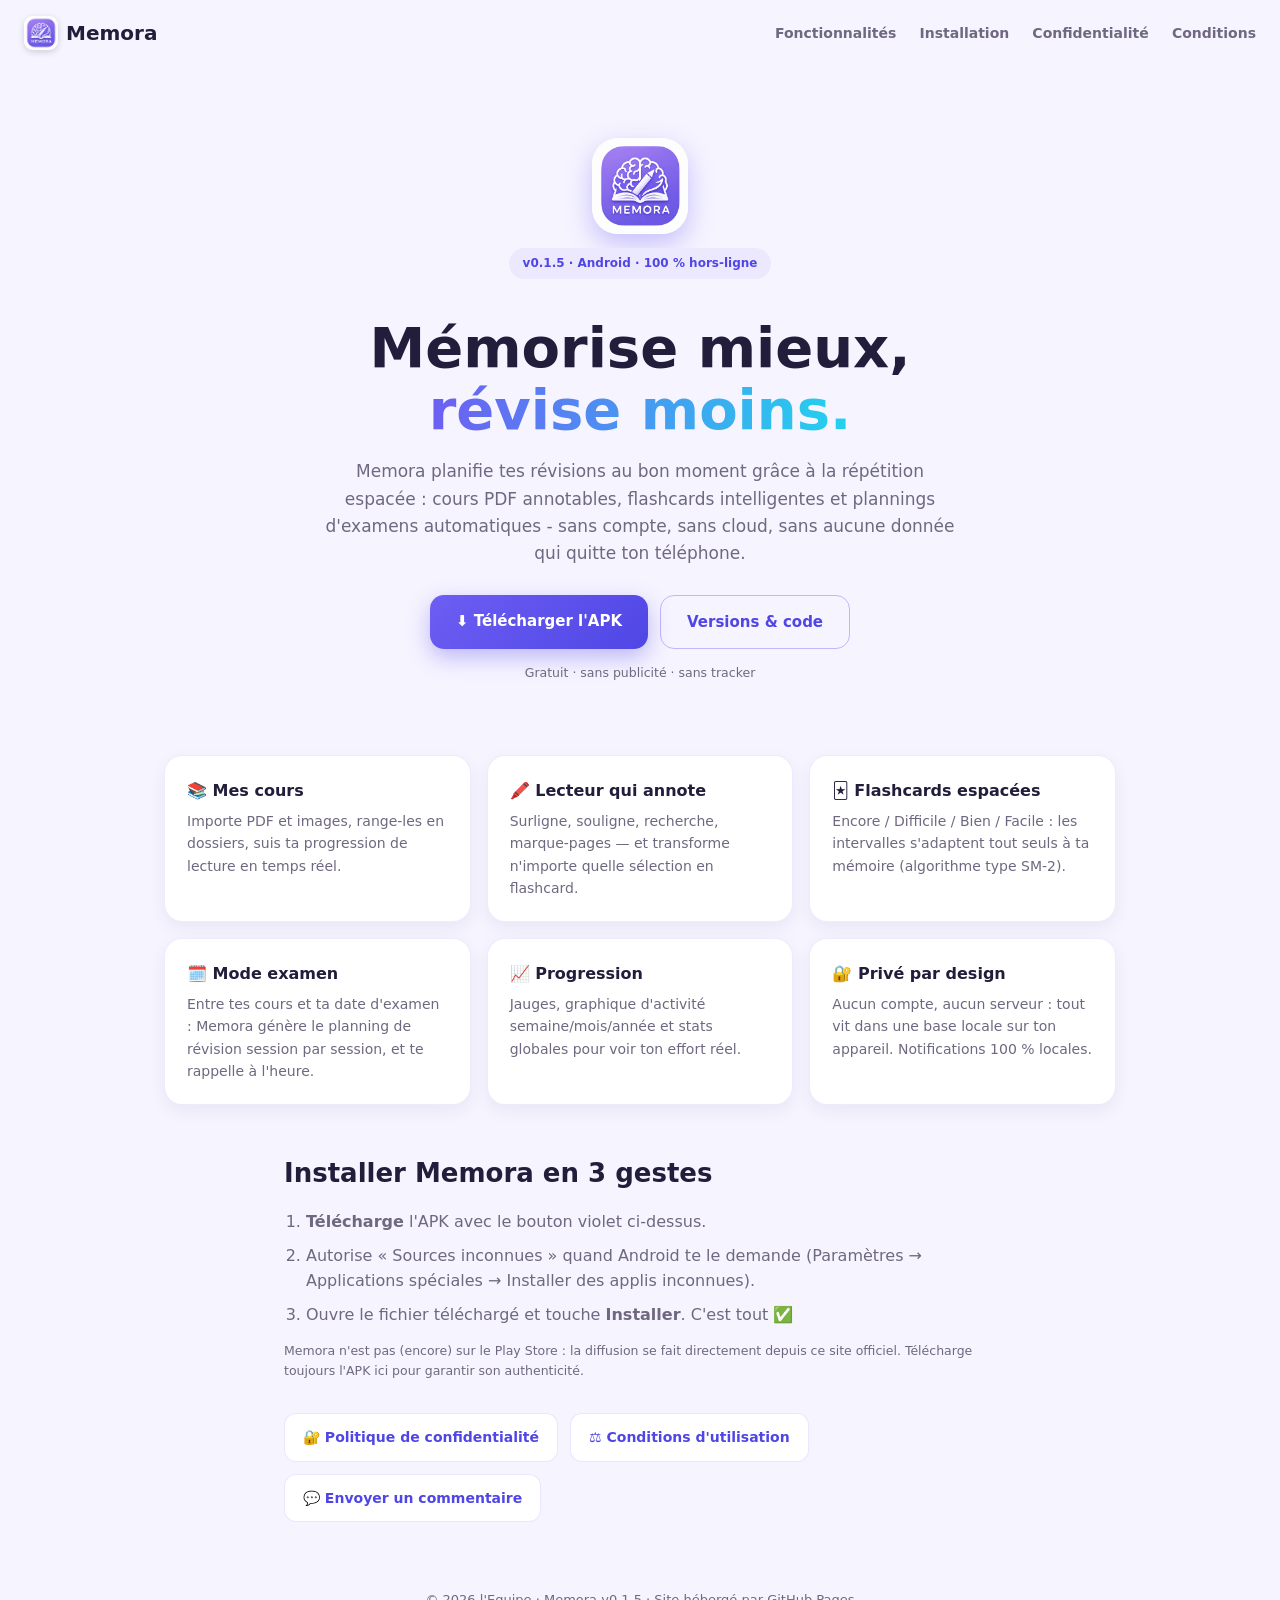
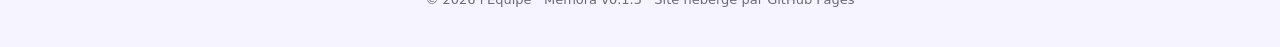
==== index.html @ f08b58c8 "Add files via upload Ajout du site web de l'application Memora" ====
<!DOCTYPE html>
<html lang="fr">
<head>
<meta charset="UTF-8">
<meta name="viewport" content="width=device-width, initial-scale=1.0">
<title>Memora — La répétition espacée pour ne jamais être débordé</title>
<meta name="description" content="Memora : application Android de répétition espacée. Cours PDF annotables, flashcards intelligentes, plannings d'examens automatiques. 100 % hors-ligne et privée.">
<link rel="stylesheet" href="styles.css">
</head>
<body>
<header class="nav">
  <a class="logo" href="index.html"><img src="logo.png" alt="" class="logo-img">Memora</a>
  <nav>
    <a href="#fonctionnalites">Fonctionnalités</a>
    <a href="#installer">Installation</a>
    <a href="confidentialite.html">Confidentialité</a>
    <a href="conditions.html">Conditions</a>
  </nav>
</header>

<section class="hero">
  <div class="hero-top">
    <img src="logo.png" alt="Logo Memora" class="hero-logo">
    <span class="badge">v0.1.5 · Android · 100 % hors-ligne</span>
  </div>
  <h1>Mémorise mieux,<br><span class="grad">révise moins.</span></h1>
  <p class="tagline">Memora planifie tes révisions au bon moment grâce à la répétition
     espacée : cours PDF annotables, flashcards intelligentes et plannings d'examens
     automatiques - sans compte, sans cloud, sans aucune donnée qui quitte ton téléphone.</p>
  <div class="cta">
    <a class="btn btn-primary"
       href="https://github.com/TON_PSEUDO/memora/releases/latest/download/Memora.apk">⬇ Télécharger l'APK</a>
    <a class="btn btn-ghost" href="https://github.com/TON_PSEUDO/memora">Versions & code</a>
  </div>
  <p class="micro">Gratuit · sans publicité · sans tracker</p>
</section>

<section id="fonctionnalites" class="grid">
  <div class="card"><h3>📚 Mes cours</h3><p>Importe PDF et images, range-les en dossiers, suis ta progression de lecture en temps réel.</p></div>
  <div class="card"><h3>🖍️ Lecteur qui annote</h3><p>Surligne, souligne, recherche, marque-pages — et transforme n'importe quelle sélection en flashcard.</p></div>
  <div class="card"><h3>🃏 Flashcards espacées</h3><p>Encore / Difficile / Bien / Facile : les intervalles s'adaptent tout seuls à ta mémoire (algorithme type SM-2).</p></div>
  <div class="card"><h3>🗓️ Mode examen</h3><p>Entre tes cours et ta date d'examen : Memora génère le planning de révision session par session, et te rappelle à l'heure.</p></div>
  <div class="card"><h3>📈 Progression</h3><p>Jauges, graphique d'activité semaine/mois/année et stats globales pour voir ton effort réel.</p></div>
  <div class="card"><h3>🔐 Privé par design</h3><p>Aucun compte, aucun serveur : tout vit dans une base locale sur ton appareil. Notifications 100 % locales.</p></div>
</section>

<section id="installer" class="install">
  <h2>Installer Memora en 3 gestes</h2>
  <ol>
    <li><b>Télécharge</b> l'APK avec le bouton violet ci-dessus.</li>
    <li>Autorise «&nbsp;Sources inconnues&nbsp;» quand Android te le demande
        (Paramètres → Applications spéciales → Installer des applis inconnues).</li>
    <li>Ouvre le fichier téléchargé et touche <b>Installer</b>. C'est tout ✅</li>
  </ol>
  <p class="micro">Memora n'est pas (encore) sur le Play Store : la diffusion se fait
     directement depuis ce site officiel. Télécharge toujours l'APK ici pour garantir
     son authenticité.</p>
</section>

<section class="legal-links">
  <a href="confidentialite.html">🔐 Politique de confidentialité</a>
  <a href="conditions.html">⚖️ Conditions d'utilisation</a>
  <a href="mailto:feedback.memora@proton.me">💬 Envoyer un commentaire</a>
</section>

<footer>© 2026 l'Equipe · Memora v0.1.5 · Site hébergé par GitHub Pages</footer>
</body>
</html>
---- styles.css ----
:root{--violet:#6D5EF3;--violet-f:#4F46E5;--encre:#221D3A;--mute:#6F6880;--fond:#F6F4FF;--carte:#fff}
*{margin:0;padding:0;box-sizing:border-box}
body{font-family:system-ui,-apple-system,"Segoe UI",Roboto,sans-serif;background:var(--fond);color:var(--encre);line-height:1.6}
a{color:var(--violet-f);text-decoration:none}
.nav{display:flex;justify-content:space-between;align-items:center;padding:16px 24px;position:sticky;top:0;background:rgba(246,244,255,.92);backdrop-filter:blur(8px);z-index:9}
.logo{font-weight:800;font-size:20px;color:var(--encre)}
.nav nav a{margin-left:18px;font-size:14px;font-weight:600;color:var(--mute)}
.nav nav a:hover{color:var(--violet-f)}
.hero{max-width:860px;margin:0 auto;padding:72px 24px 48px;text-align:center}
.badge{display:inline-block;background:#ece9ff;color:var(--violet-f);font-size:12px;font-weight:700;padding:6px 14px;border-radius:999px;margin-bottom:18px}
h1{font-size:clamp(34px,6vw,56px);line-height:1.1;font-weight:800}
.grad{background:linear-gradient(90deg,var(--violet),#22D3EE);-webkit-background-clip:text;background-clip:text;color:transparent}
.tagline{max-width:640px;margin:18px auto 0;color:var(--mute);font-size:17px}
.cta{margin-top:28px;display:flex;gap:12px;justify-content:center;flex-wrap:wrap}
.btn{padding:14px 26px;border-radius:14px;font-weight:700;font-size:15px}
.btn-primary{background:linear-gradient(135deg,var(--violet),var(--violet-f));color:#fff;box-shadow:0 8px 22px rgba(79,70,229,.35)}
.btn-ghost{border:1.5px solid rgba(109,94,243,.4);color:var(--violet-f)}
.micro{margin-top:14px;font-size:12.5px;color:var(--mute)}
.grid{max-width:1000px;margin:0 auto;padding:24px;display:grid;grid-template-columns:repeat(auto-fit,minmax(280px,1fr));gap:16px}
.card{background:var(--carte);border:1px solid rgba(109,94,243,.12);border-radius:18px;padding:22px;box-shadow:0 6px 18px rgba(27,20,64,.06)}
.card h3{font-size:16px;margin-bottom:6px}
.card p{font-size:14px;color:var(--mute)}
.install{max-width:760px;margin:24px auto;padding:0 24px}
.install h2{font-size:26px;margin-bottom:14px}
.install ol{padding-left:22px;color:var(--mute)}
.install li{margin-bottom:8px}
.legal-links{max-width:760px;margin:32px auto;padding:0 24px;display:flex;gap:12px;flex-wrap:wrap}
.legal-links a{background:#fff;border:1px solid rgba(109,94,243,.15);border-radius:12px;padding:12px 18px;font-weight:600;font-size:14px}
footer{text-align:center;padding:36px 24px;color:var(--mute);font-size:13px}
article{max-width:760px;margin:0 auto;padding:32px 24px 64px}
article h1{font-size:30px;margin:18px 0 4px}
article h2{font-size:18px;margin:26px 0 8px;color:var(--violet-f)}
article p,article li{font-size:14.5px;color:#3d3757;margin-bottom:8px}
article ul{padding-left:20px}
.logo{display:flex;align-items:center;gap:8px}
.logo-img{width:34px;height:34px;border-radius:9px;box-shadow:0 2px 6px rgba(27,20,64,.18)}
.hero-top{display:flex;flex-direction:column;align-items:center;gap:14px;margin-bottom:20px}
.hero-logo{width:96px;height:96px;border-radius:26px;display:block;
           box-shadow:0 10px 26px rgba(109,94,243,.35)}
.maj{font-size:12.5px;color:var(--mute)}
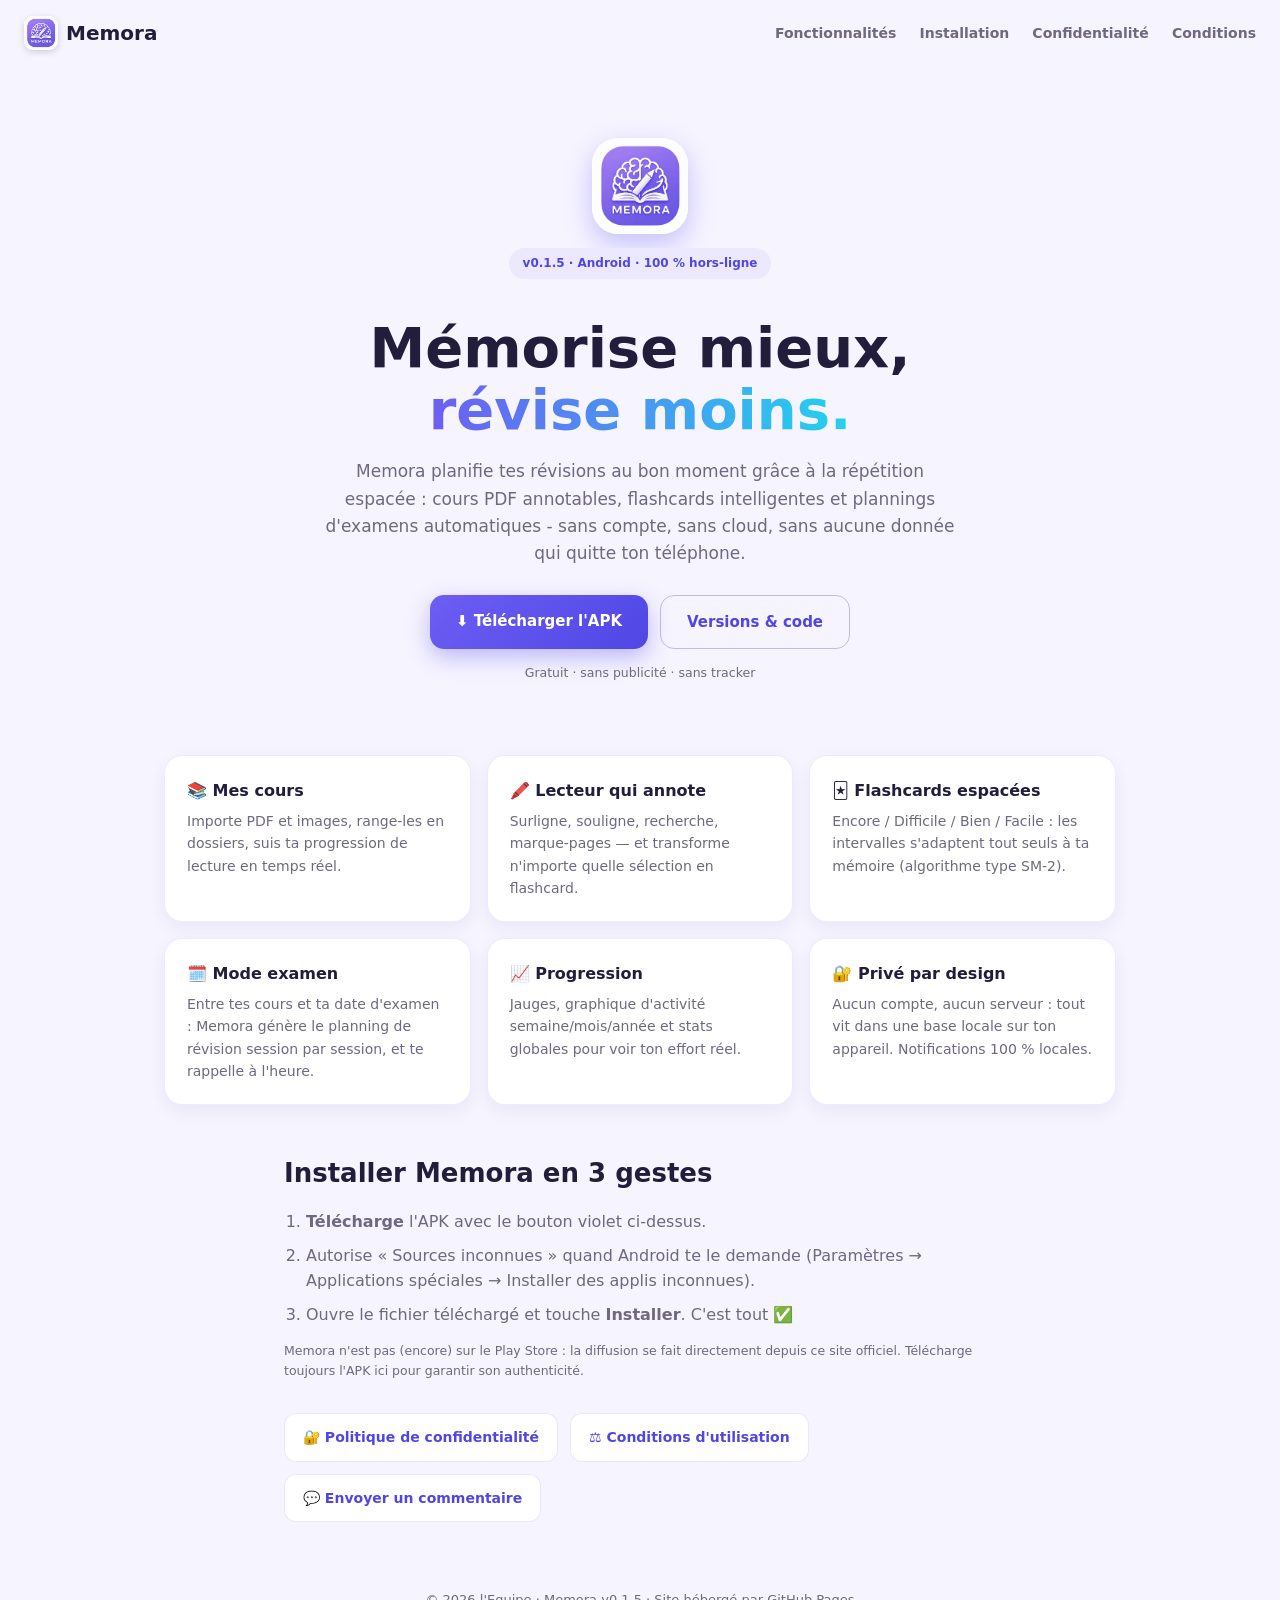
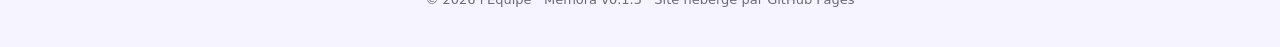
==== commit 8d486970: "Restore index.html with original content" ====
--- a/index.html
+++ b/index.html
@@ -29,8 +29,8 @@
      automatiques - sans compte, sans cloud, sans aucune donnée qui quitte ton téléphone.</p>
   <div class="cta">
     <a class="btn btn-primary"
-       href="https://github.com/TON_PSEUDO/memora/releases/latest/download/Memora.apk">⬇ Télécharger l'APK</a>
-    <a class="btn btn-ghost" href="https://github.com/TON_PSEUDO/memora">Versions & code</a>
+       href="https://github.com/SaranSouleymane/memora/releases/latest/download/Memora.apk">⬇ Télécharger l'APK</a>
+    <a class="btn btn-ghost" href="https://github.com/SaranSouleymane/memora">Versions & code</a>
   </div>
   <p class="micro">Gratuit · sans publicité · sans tracker</p>
 </section>
@@ -65,4 +65,4 @@
 
 <footer>© 2026 l'Equipe · Memora v0.1.5 · Site hébergé par GitHub Pages</footer>
 </body>
-</html>+</html>
